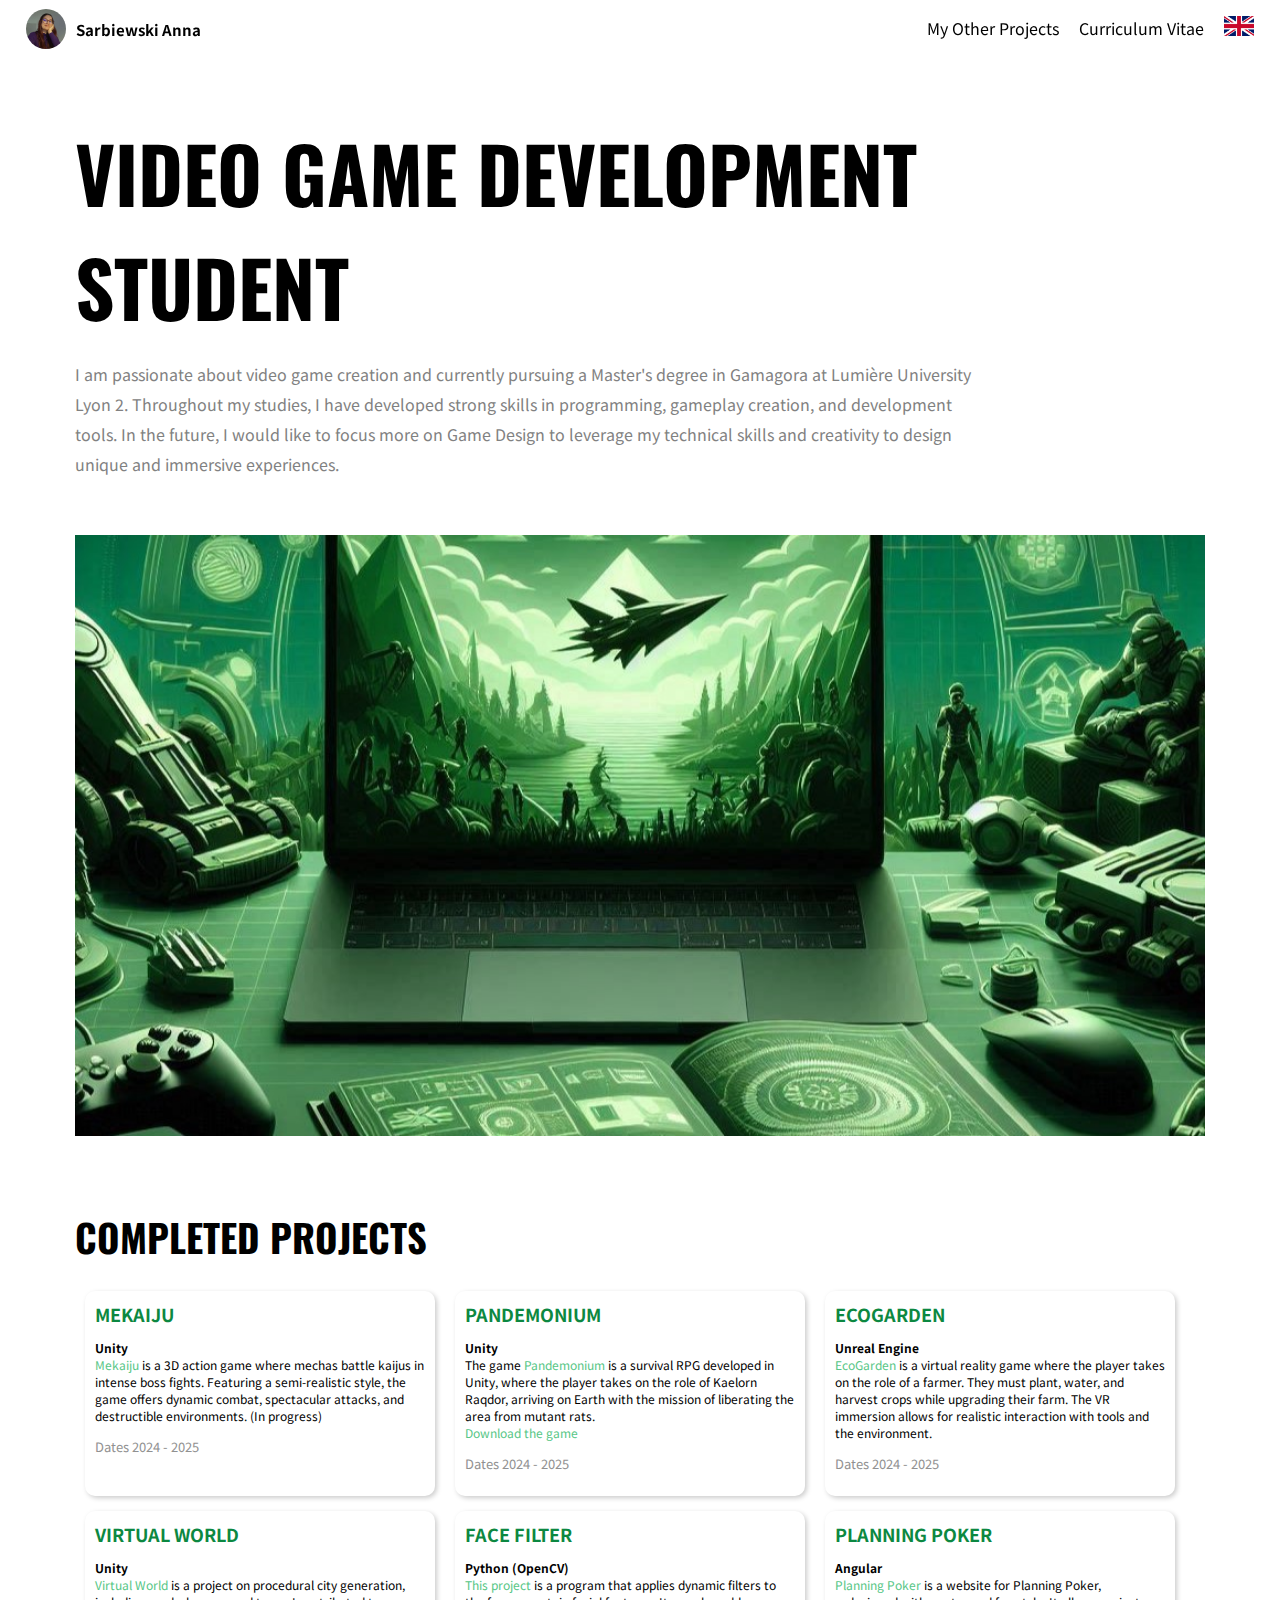
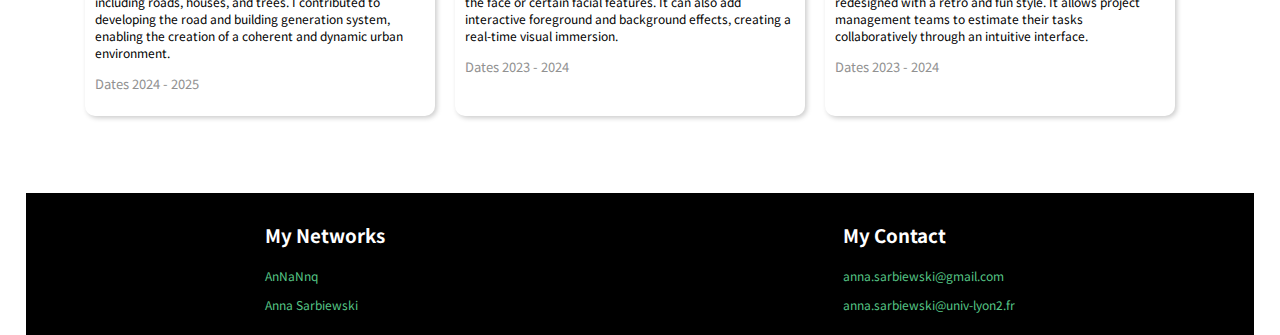
==== index-en.html @ 0c961283 "Update CV, projects and langages" ====
<!DOCTYPE html>
<html lang="en">
<head>
    <meta charset="UTF-8" />
    <meta http-equiv="X-UA-Compatible" content="IE=edge" />
    <meta name="viewport" content="width=device-width, initial-scale=1.0" />
    <link rel="stylesheet" href="index_style.css" />
    <title>
        Sarbiewski Anna
    </title>
</head>
<body>
<nav>
    <div class="profile">
        <img src="./img.jpg" alt="profile photo" />
        <h1>Sarbiewski Anna</h1>
    </div>
    <ul>
        <li> <a href="https://github.com/AnNaNnq?tab=repositories"> My Other Projects</a></li>
        <li> <a href="./CV-en.pdf" download="CV-en.pdf"> Curriculum Vitae </a></li>
        <li class="language-selector" onclick="toggleLanguageDropdown()">
            <img src="./flag_en.png" alt="English">
            <div class="language-dropdown" id="language-dropdown">
                <img src="./flag_en.png" alt="English" onclick="changeLanguage('en')">
                <img src="./flag_fr.png" alt="Français" onclick="changeLanguage('fr')">
            </div>
        </li>
    </ul>
</nav>

<script>
    function toggleLanguageDropdown() {
        var dropdown = document.getElementById("language-dropdown");
        dropdown.style.display = dropdown.style.display === "block" ? "none" : "block";
    }

    function changeLanguage(lang) {
        if (lang === "fr") {
            window.location.href = "index-fr.html";
        } else {
            window.location.href = "index-en.html";
        }
    }
</script>

<section class="page-content">
    <header>
        <h1>Video Game Development Student</h1>
        <p>
            I am passionate about video game creation and currently pursuing a Master's degree in Gamagora at
            Lumière University Lyon 2. Throughout my studies, I have developed strong skills in programming, gameplay creation,
            and development tools. In the future, I would like to focus more on Game Design to leverage my
            technical skills and creativity to design unique and immersive experiences.
        </p>
    </header>

    <section class="presentation-image">
        <img src="./jeuxvideo.jpg" alt="" />
    </section>

    <section class="projects-section">
        <h1>Completed Projects</h1>
        <div class="projects">
            <div class="project">
                <h4>Mekaiju</h4>
                <p class="description">
                    <strong> Unity </strong> <br>
                    <a href="https://github.com/AnNaNnq/Mekaiju"> Mekaiju</a> is a 3D action game where mechas battle
                    kaijus in intense boss fights. Featuring a semi-realistic style, the game offers dynamic combat,
                    spectacular attacks, and destructible environments. (In progress)
                </p>
                <p class="dates">Dates 2024 - 2025</p>
            </div>
            <div class="project">
                <h4>Pandemonium</h4>
                <p class="description">
                    <strong> Unity </strong> <br>
                    The game <a href="https://github.com/AnNaNnq/Pandemonium">Pandemonium</a> is a survival RPG
                    developed in Unity, where the player takes on the role of Kaelorn Raqdor, arriving on Earth
                    with the mission of liberating the area from mutant rats. <br>
                    <a href="https://xoletis.itch.io/pandemonium">Download the game </a>
                </p>
                <p class="dates">Dates 2024 - 2025</p>
            </div>
            <div class="project">
                <h4>EcoGarden</h4>
                <p class="description">
                    <strong> Unreal Engine </strong> <br>
                    <a href="https://github.com/AnNaNnq/EcoGarden"> EcoGarden</a> is a virtual reality game where the
                    player takes on the role of a farmer. They must plant, water, and harvest crops while upgrading
                    their farm. The VR immersion allows for realistic interaction with tools and the environment.
                </p>
                <p class="dates">Dates 2024 - 2025</p>
            </div>
            <div class="project">
                <h4>Virtual World</h4>
                <p class="description">
                    <strong> Unity </strong> <br>
                    <a href="https://github.com/AnNaNnq/GAMAGORA-Virtual-World-project"> Virtual World</a> is a project on
                    procedural city generation, including roads, houses, and trees. I contributed to
                    developing the road and building generation system, enabling the creation of a
                    coherent and dynamic urban environment.
                </p>
                <p class="dates">Dates 2024 - 2025</p>
            </div>
            <div class="project">
                <h4>Face Filter</h4>
                <p class="description">
                    <strong> Python (OpenCV) </strong> <br>
                    <a href="https://github.com/AnNaNnq/Projet-Filtres-sur-Visage">This project</a> is a program that applies dynamic filters to the face or
                    certain facial features. It can also add interactive foreground and
                    background effects, creating a real-time visual immersion.
                </p>
                <p class="dates">Dates 2023 - 2024</p>
            </div>
            <div class="project">
                <h4>Planning Poker</h4>
                <p class="description">
                    <strong> Angular </strong> <br>
                    <a href="https://github.com/AnNaNnq/planningPokerPP"> Planning Poker</a> is a website for Planning Poker, redesigned with a retro and fun style. It allows project management teams
                    to estimate their tasks collaboratively through an intuitive interface.
                </p>
                <p class="dates">Dates 2023 - 2024</p>
            </div>
        </div>
    </section>
</section>

<footer>
    <div class="colonne">
        <h3>My Networks</h3>
        <p><i class="fa fa-github"></i> <a href="https://github.com/AnNaNnq"> AnNaNnq</a></p>
        <p><i class="fa fa-linkedin-square"></i> <a href="https://www.linkedin.com/in/anna-sarbiewski-333684251/"> Anna Sarbiewski</a></p>
    </div>
    <div class="colonne">
        <h3>My Contact</h3>
        <p>anna.sarbiewski@gmail.com</p>
        <p>anna.sarbiewski@univ-lyon2.fr</p>
    </div>
</footer>
</body>
</html>
---- index_style.css ----
@import url('https://fonts.googleapis.com/css2?family=Noto+Sans+JP:wght@300;400&family=Oswald:wght@300&display=swap');

body {
    font-family: 'Noto Sans JP', sans-serif;
    padding: 0 2%;
    margin: 0;
}

nav {
    display: flex;
    flex-wrap: wrap;
    justify-content: space-between;
    align-items: center;
    background-color: white;
    position: sticky;
    top: 0;
}
nav .profile {
    display: flex;
    align-items: center;
}
nav .profile img {
    width: 40px;
    height: 40px;
    border-radius: 50%;
}
nav .profile h1 {
    margin-left: 10px;
    font-size: 15px;
}
nav ul {
    display: flex;
    list-style-type: none;
}
nav ul li {
    margin-left: 20px;
    cursor: pointer;
    border-bottom: 1px solid #fff;
}
nav ul li:hover {
    border-bottom-color: #000;
}

.page-content {
    margin: 4%;
}
.page-content header {
    margin-top: 5%;
    max-width: 80%;
}

.page-content header h1 {
    margin: 0;
    text-transform: uppercase;
    font-family: 'Oswald', sans-serif;
    font-size: 6vw;
}

.page-content header p {
    line-height: 30px;
    color: #818181;
}

.page-content header button {
    background-color: inherit;
    border: none;
    outline: none;
    padding: 0;
    font-size: 15px;
    font-weight: bold;
    padding-bottom: 5px;
    border-bottom: 1px solid #ccc;
    cursor: pointer;
}

.page-content header button:hover {
    color: #ccc;
    border-bottom-color: #000;
}

.page-content .presentation-image {
    margin-top: 5%;
}

.page-content .presentation-image img {
    max-width: 100%;
    height: auto;
}

.page-content .projects-section {
    margin-top: 6%;
}

.page-content .projects-section h1 {
    font-family: 'Oswald', sans-serif;
    text-transform: uppercase;
    font-size: 3vw;
}

.page-content .projects-section .projects {
    display: flex;
    flex-wrap: wrap;
    justify-content: center;
}
.page-content .projects-section .project {
    margin-right: 20px;
    max-width: 330px;
    border-radius: 10px;
    padding: 10px;
    margin-bottom: 15px;
    box-shadow: 2px 2px 5px #ccc;
}
.page-content .projects-section .project h4 {
    margin: 0;
    color: #0c8841;
    text-transform: uppercase;
    font-size: large;
}
.page-content .projects-section .project .description {
    font-size: 12px;
}
.page-content .projects-section .project .dates {
    font-size: 13px;
    color: rgb(145, 145, 145);
}

footer {
    margin-top: 5%;
    display: flex;
    flex-wrap: wrap;
    justify-content: space-around;
    padding: 10px;
    background-color: #000;
    color: white;
}
footer .colonne p, .description a {
    font-size: 12px;
    color: #56c686;
    cursor: pointer;
    text-decoration: none;
}

a {
    cursor: pointer;
    text-decoration: none;
    color: inherit;
}

footer .colonne p:hover {
    color: #fff;
}

.presentation-image img {
    width: 100%;
}

.language-selector {
    position: relative;
    display: inline-block;
    cursor: pointer;
}
.language-selector img {
    width: 30px;
    height: 20px;
}
.language-dropdown {
    display: none;
    position: absolute;
    background-color: white;
    box-shadow: 0px 4px 8px rgba(0, 0, 0, 0.1);
    border-radius: 5px;
    overflow: hidden;
}
.language-dropdown img {
    display: block;
    width: 30px;
    height: 20px;
    padding: 5px;
}
.language-dropdown img:hover {
    background-color: #f1f1f1;
}

@media screen and (max-width: 700px) {
    nav {
        justify-content: center;
    }
    nav ul {
        display: none;
    }

    .page-content header {
        margin-top: 10%;
        max-width: 100%;
    }
    .page-content .projects-section {
        margin-top: 15%;
    }
    .page-content .projects-section h1 {
        font-size: 1.5em;
    }
    .page-content .projects-section .project {
        margin-right: 0;
        margin-bottom: 20px;
        max-width: 100%;
    }
    .page-content .projects-section .project .description {
        font-size: 13px;
    }

    footer {
        justify-content: flex-start;
    }
    footer .column {
        width: 80%;
    }
}
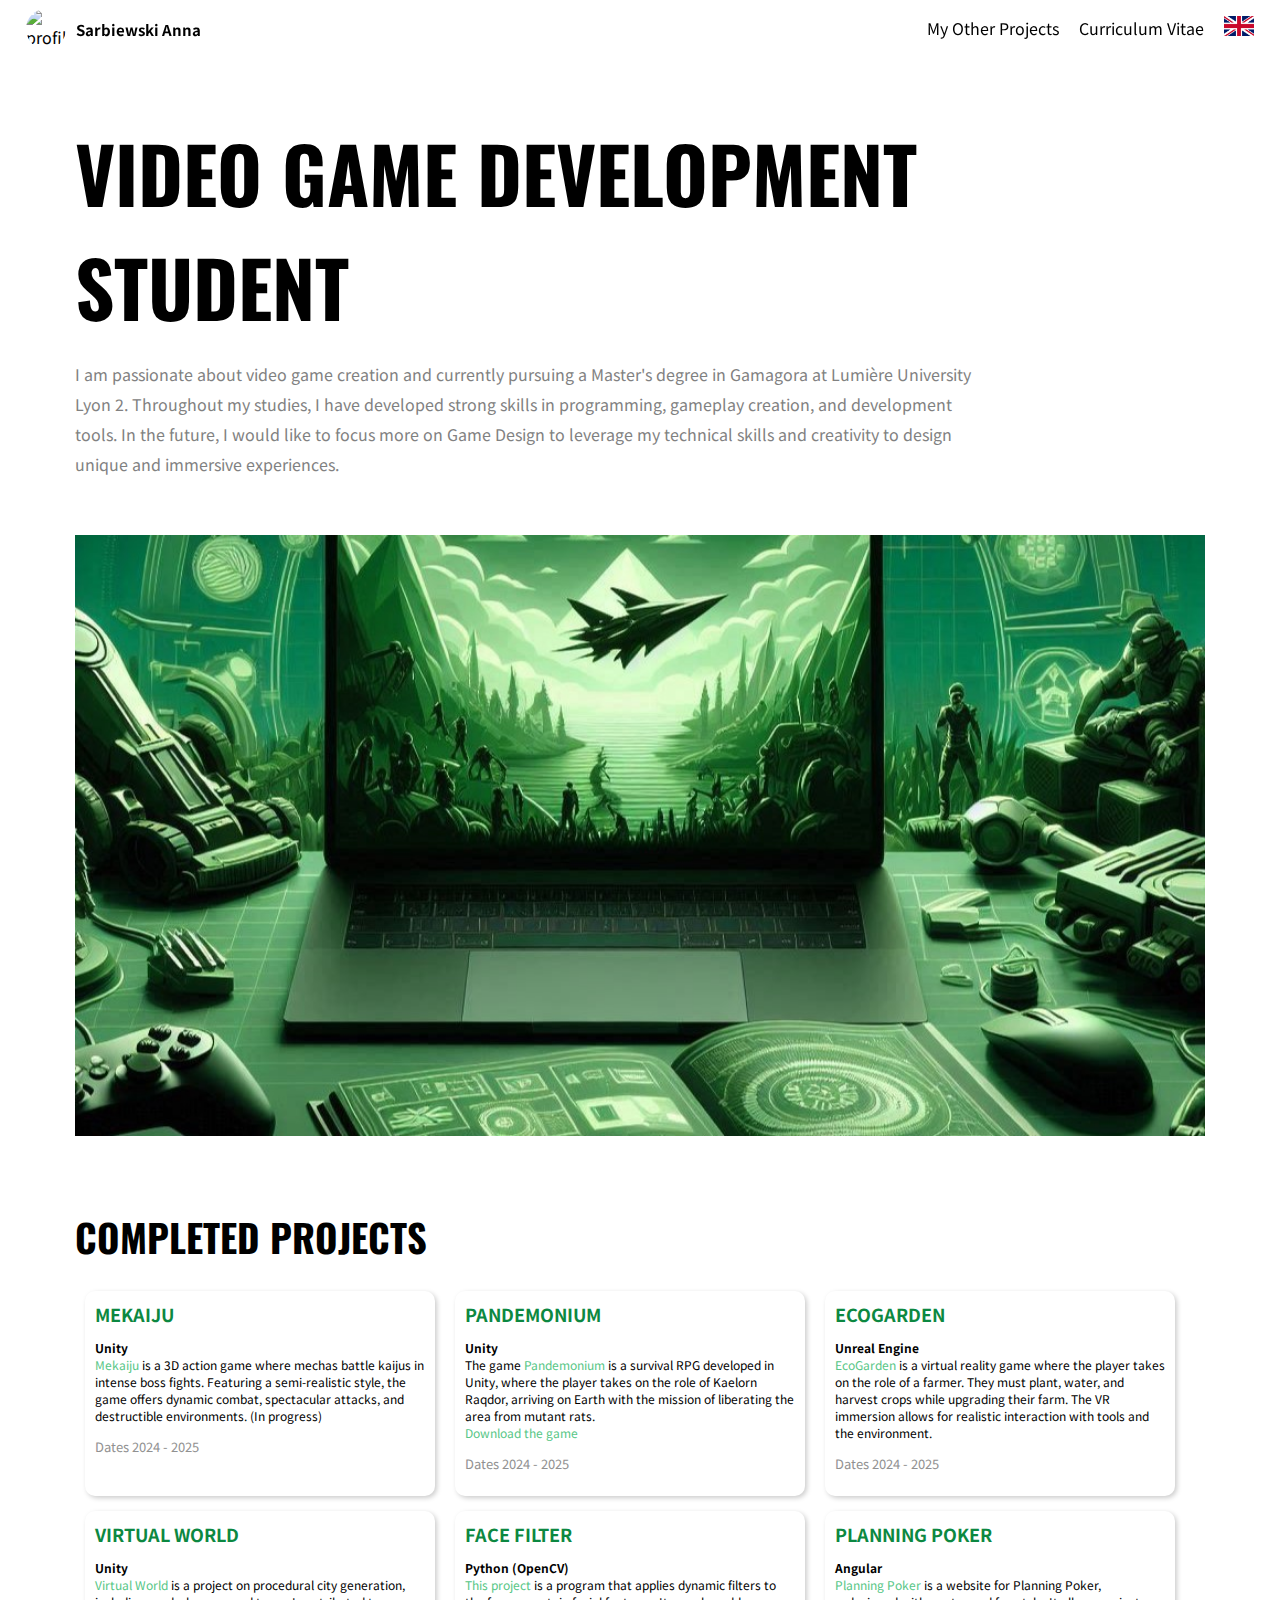
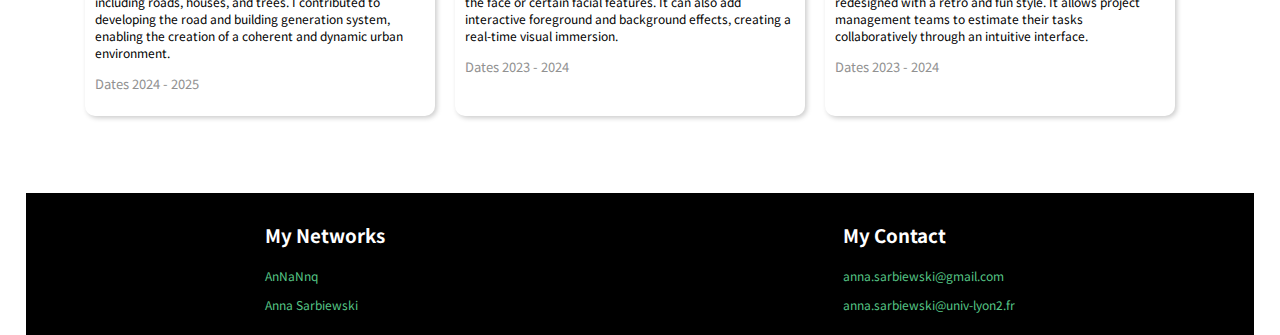
==== commit fa9c6d51: "fix" ====
--- a/index-en.html
+++ b/index-en.html
@@ -36,7 +36,7 @@
 
     function changeLanguage(lang) {
         if (lang === "fr") {
-            window.location.href = "index-fr.html";
+            window.location.href = "index.html";
         } else {
             window.location.href = "index-en.html";
         }
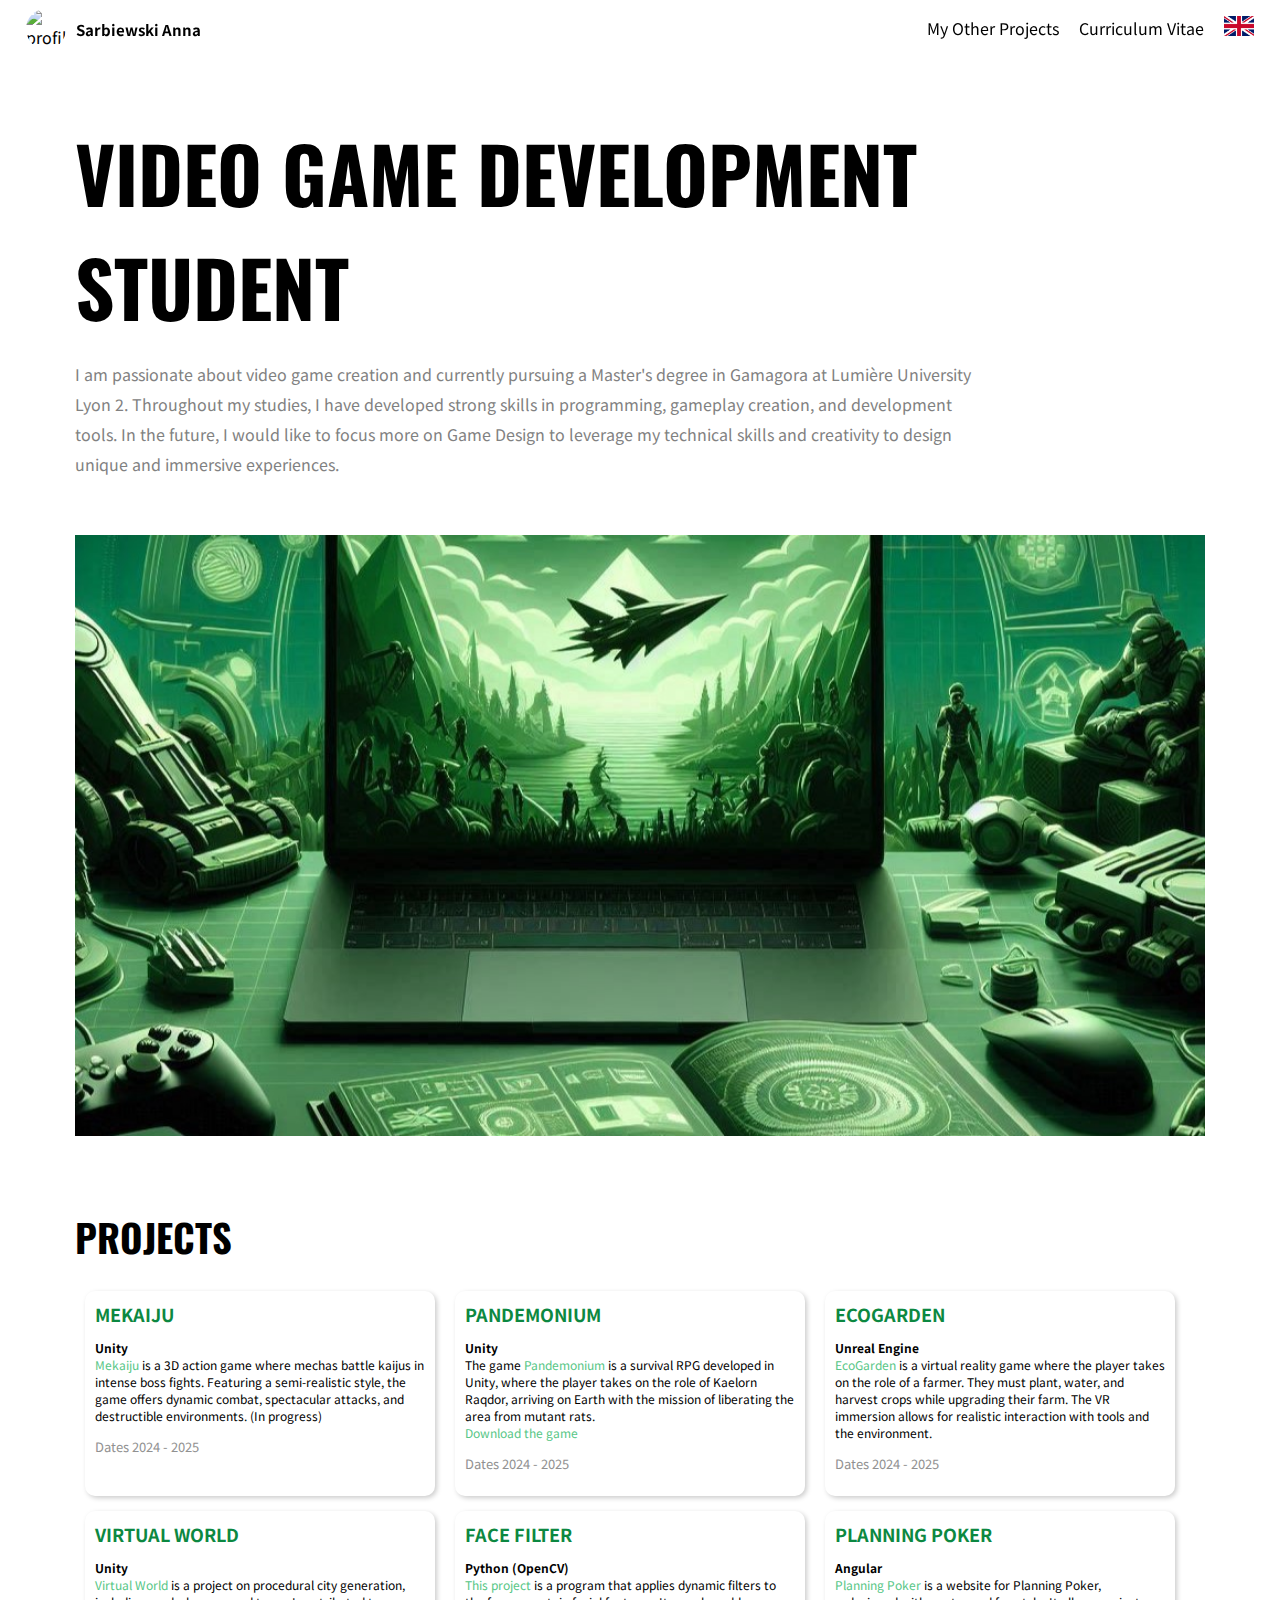
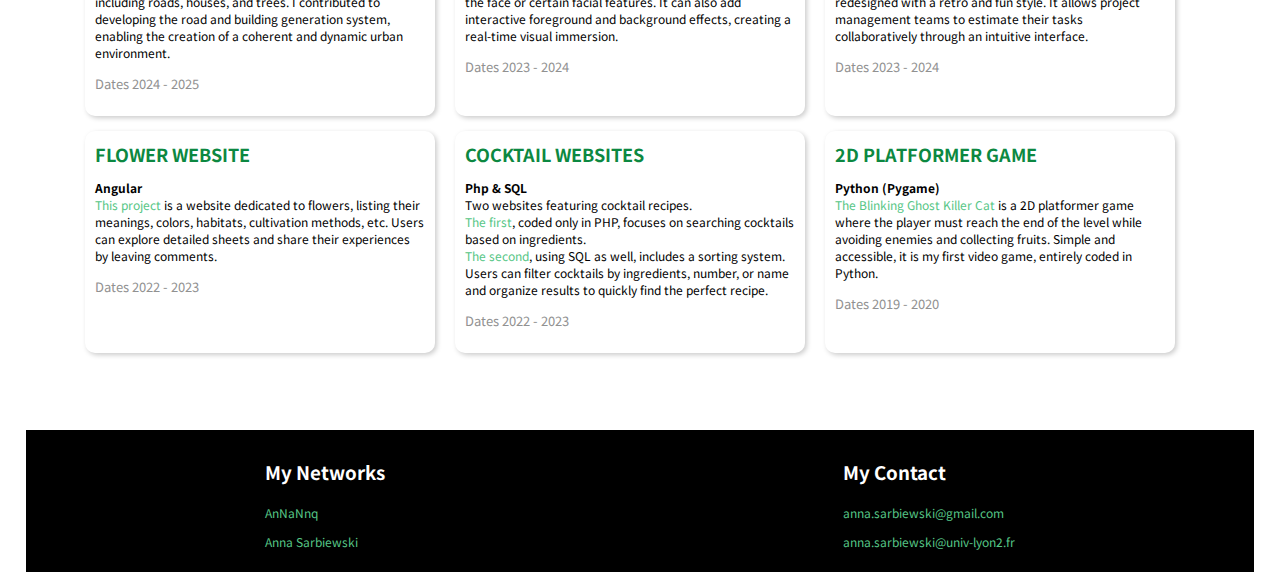
==== commit 03770555: "fixes" ====
--- a/index-en.html
+++ b/index-en.html
@@ -59,7 +59,7 @@
     </section>
 
     <section class="projects-section">
-        <h1>Completed Projects</h1>
+        <h1>Projects</h1>
         <div class="projects">
             <div class="project">
                 <h4>Mekaiju</h4>
@@ -122,6 +122,34 @@
                 </p>
                 <p class="dates">Dates 2023 - 2024</p>
             </div>
+            <div class="project">
+                <h4>Flower Website</h4>
+                <p class="description">
+                    <strong> Angular </strong> <br>
+                    <a href="https://github.com/AnNaNnq/Website-Flowers"> This project</a> is a website dedicated to flowers, listing their meanings, colors, habitats, cultivation methods, etc.
+                    Users can explore detailed sheets and share their experiences by leaving comments.
+                </p>
+                <p class="dates">Dates 2022 - 2023</p>
+            </div>
+            <div class="project">
+                <h4>Cocktail Websites</h4>
+                <p class="description">
+                    <strong> Php & SQL </strong> <br>
+                    Two websites featuring cocktail recipes. <br>
+                    <a href="https://github.com/AnNaNnq/Cocktails-Php"> The first</a>, coded only in PHP, focuses on searching cocktails based on ingredients. <br>
+                    <a href="https://github.com/AnNaNnq/Cocktails-Php-Sql"> The second</a>, using SQL as well, includes a sorting system. Users can filter cocktails by ingredients, number, or name and organize results to quickly find the perfect recipe.
+                </p>
+                <p class="dates">Dates 2022 - 2023</p>
+            </div>
+            <div class="project">
+                <h4>2D Platformer Game</h4>
+                <p class="description">
+                    <strong> Python (Pygame) </strong> <br>
+                    <a href="https://github.com/AnNaNnq/The-Blinking-Ghost-Killer-Cat"> The Blinking Ghost Killer Cat </a> is a 2D platformer game where the player must reach the end of the level while avoiding enemies and collecting fruits.
+                    Simple and accessible, it is my first video game, entirely coded in Python.
+                </p>
+                <p class="dates">Dates 2019 - 2020</p>
+            </div>
         </div>
     </section>
 </section>
